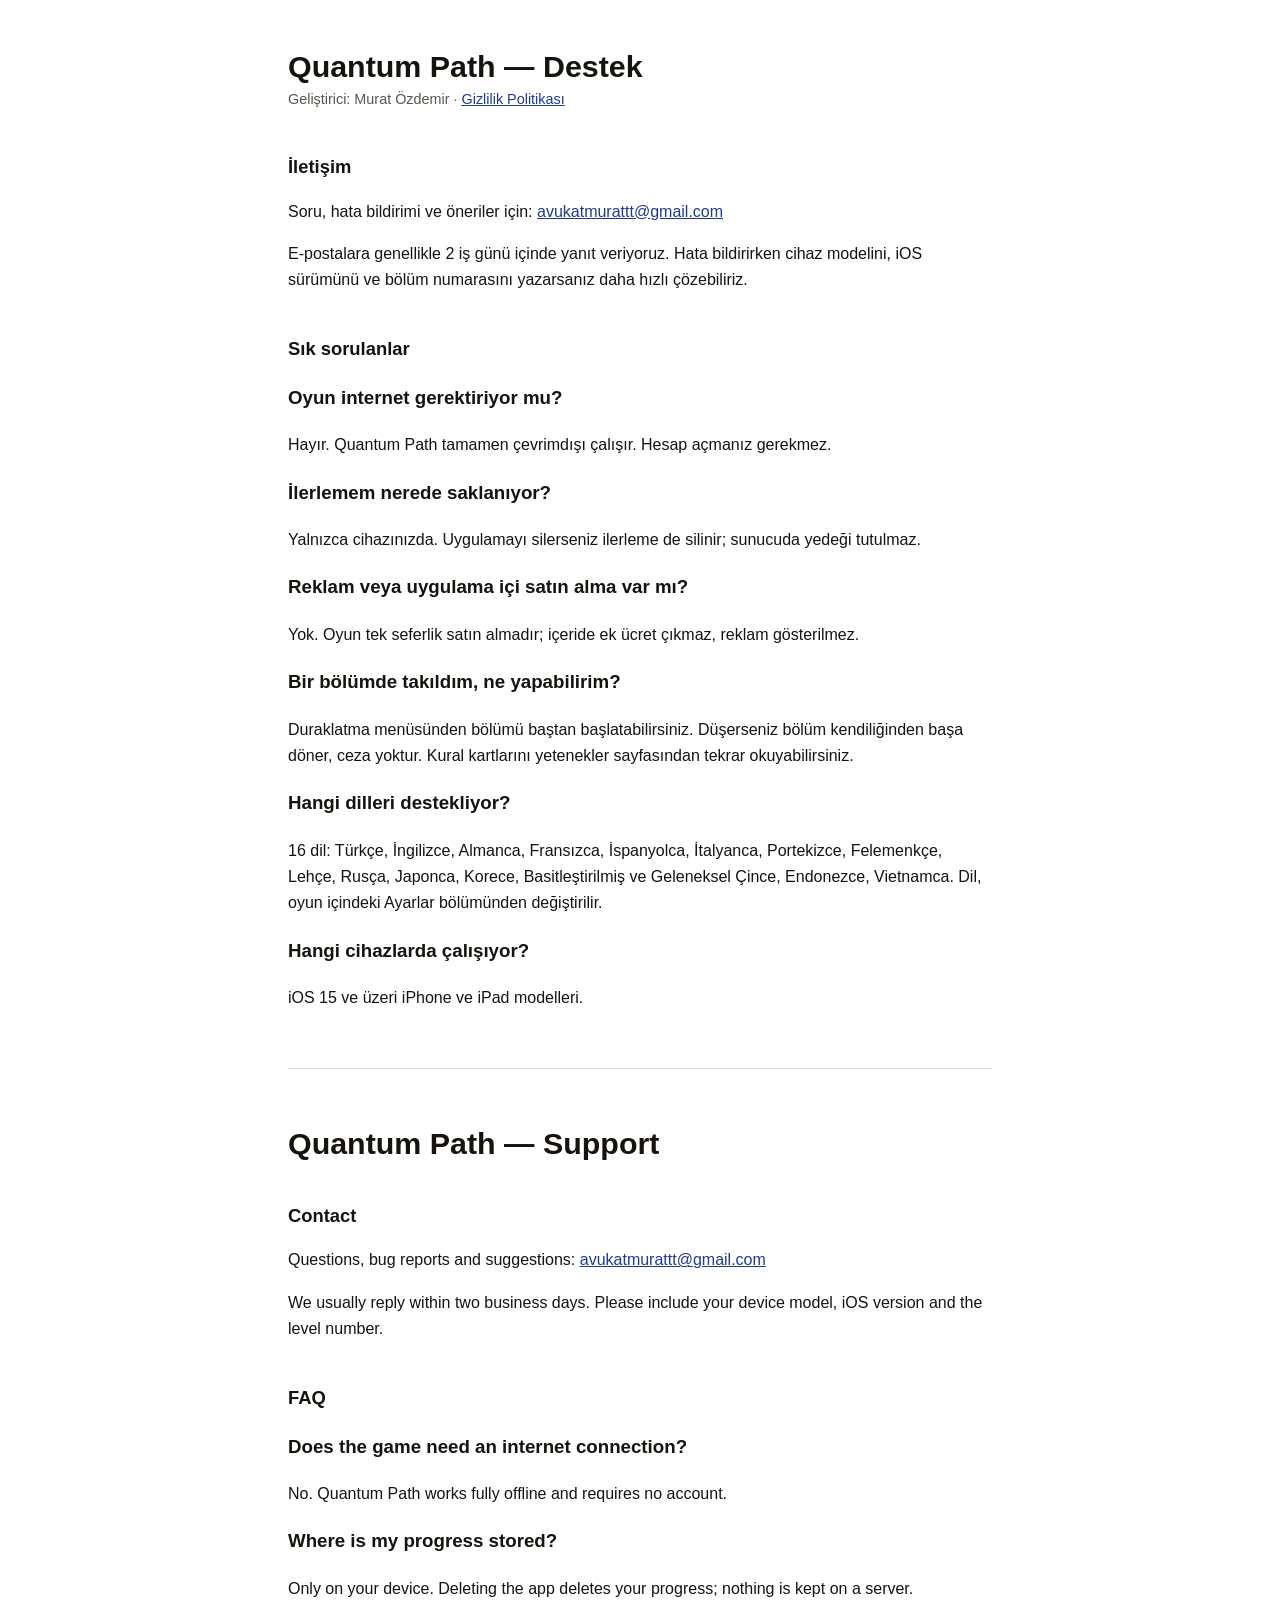
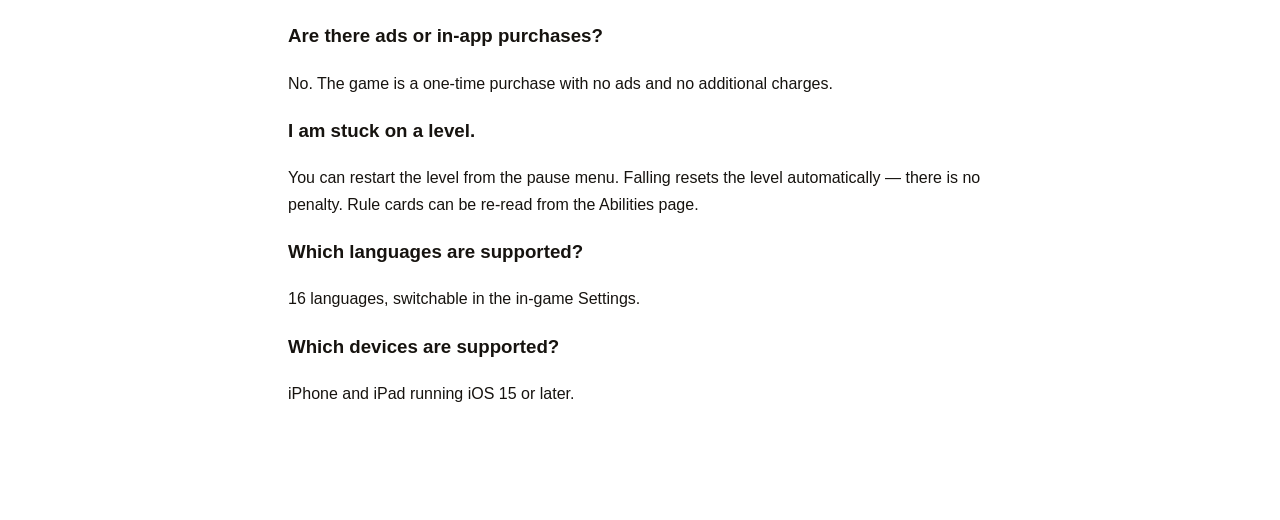
==== quantumpath/index.html @ f3e0e03d "feat: Quantum Path destek sayfası App Store Connect zorunlu Support URL'si için iki dilli destek say" ====
<!doctype html>
<html lang="tr">
<head>
<meta charset="utf-8">
<meta name="viewport" content="width=device-width, initial-scale=1">
<title>Quantum Path — Destek / Support</title>
<link rel="stylesheet" href="../_style.css">
</head>
<body>
<main>

<h1>Quantum Path — Destek</h1>
<p class="meta">Geliştirici: Murat Özdemir · <a href="gizlilik.html">Gizlilik Politikası</a></p>

<h2>İletişim</h2>
<p>Soru, hata bildirimi ve öneriler için: <a href="mailto:avukatmurattt@gmail.com">avukatmurattt@gmail.com</a></p>
<p>E-postalara genellikle 2 iş günü içinde yanıt veriyoruz. Hata bildirirken cihaz modelini, iOS sürümünü ve bölüm numarasını yazarsanız daha hızlı çözebiliriz.</p>

<h2>Sık sorulanlar</h2>

<h3>Oyun internet gerektiriyor mu?</h3>
<p>Hayır. Quantum Path tamamen çevrimdışı çalışır. Hesap açmanız gerekmez.</p>

<h3>İlerlemem nerede saklanıyor?</h3>
<p>Yalnızca cihazınızda. Uygulamayı silerseniz ilerleme de silinir; sunucuda yedeği tutulmaz.</p>

<h3>Reklam veya uygulama içi satın alma var mı?</h3>
<p>Yok. Oyun tek seferlik satın almadır; içeride ek ücret çıkmaz, reklam gösterilmez.</p>

<h3>Bir bölümde takıldım, ne yapabilirim?</h3>
<p>Duraklatma menüsünden bölümü baştan başlatabilirsiniz. Düşerseniz bölüm kendiliğinden başa döner, ceza yoktur. Kural kartlarını yetenekler sayfasından tekrar okuyabilirsiniz.</p>

<h3>Hangi dilleri destekliyor?</h3>
<p>16 dil: Türkçe, İngilizce, Almanca, Fransızca, İspanyolca, İtalyanca, Portekizce, Felemenkçe, Lehçe, Rusça, Japonca, Korece, Basitleştirilmiş ve Geleneksel Çince, Endonezce, Vietnamca. Dil, oyun içindeki Ayarlar bölümünden değiştirilir.</p>

<h3>Hangi cihazlarda çalışıyor?</h3>
<p>iOS 15 ve üzeri iPhone ve iPad modelleri.</p>

<hr>

<h1>Quantum Path — Support</h1>

<h2>Contact</h2>
<p>Questions, bug reports and suggestions: <a href="mailto:avukatmurattt@gmail.com">avukatmurattt@gmail.com</a></p>
<p>We usually reply within two business days. Please include your device model, iOS version and the level number.</p>

<h2>FAQ</h2>

<h3>Does the game need an internet connection?</h3>
<p>No. Quantum Path works fully offline and requires no account.</p>

<h3>Where is my progress stored?</h3>
<p>Only on your device. Deleting the app deletes your progress; nothing is kept on a server.</p>

<h3>Are there ads or in-app purchases?</h3>
<p>No. The game is a one-time purchase with no ads and no additional charges.</p>

<h3>I am stuck on a level.</h3>
<p>You can restart the level from the pause menu. Falling resets the level automatically — there is no penalty. Rule cards can be re-read from the Abilities page.</p>

<h3>Which languages are supported?</h3>
<p>16 languages, switchable in the in-game Settings.</p>

<h3>Which devices are supported?</h3>
<p>iPhone and iPad running iOS 15 or later.</p>

</main>
</body>
</html>
---- _style.css ----
:root {
  --bg: #ffffff;
  --fg: #16130f;
  --muted: #5c554d;
  --line: #e3ded7;
  --accent: #1f3a93;
}
@media (prefers-color-scheme: dark) {
  :root {
    --bg: #0b0908;
    --fg: #efe9e2;
    --muted: #a49b91;
    --line: #241f1b;
    --accent: #9fb6ff;
  }
}
* { box-sizing: border-box; }
body {
  margin: 0;
  padding: 48px 20px 96px;
  background: var(--bg);
  color: var(--fg);
  font: 16px/1.65 -apple-system, BlinkMacSystemFont, "Segoe UI", Roboto, sans-serif;
}
main { max-width: 44rem; margin: 0 auto; }
h1 { font-size: 1.9rem; line-height: 1.2; margin: 0 0 4px; }
h2 { font-size: 1.15rem; margin: 40px 0 8px; }
p, li { color: var(--fg); }
.meta { color: var(--muted); font-size: .9rem; margin: 0 0 8px; }
hr { border: 0; border-top: 1px solid var(--line); margin: 56px 0; }
a { color: var(--accent); }
ul { padding-left: 1.2rem; }
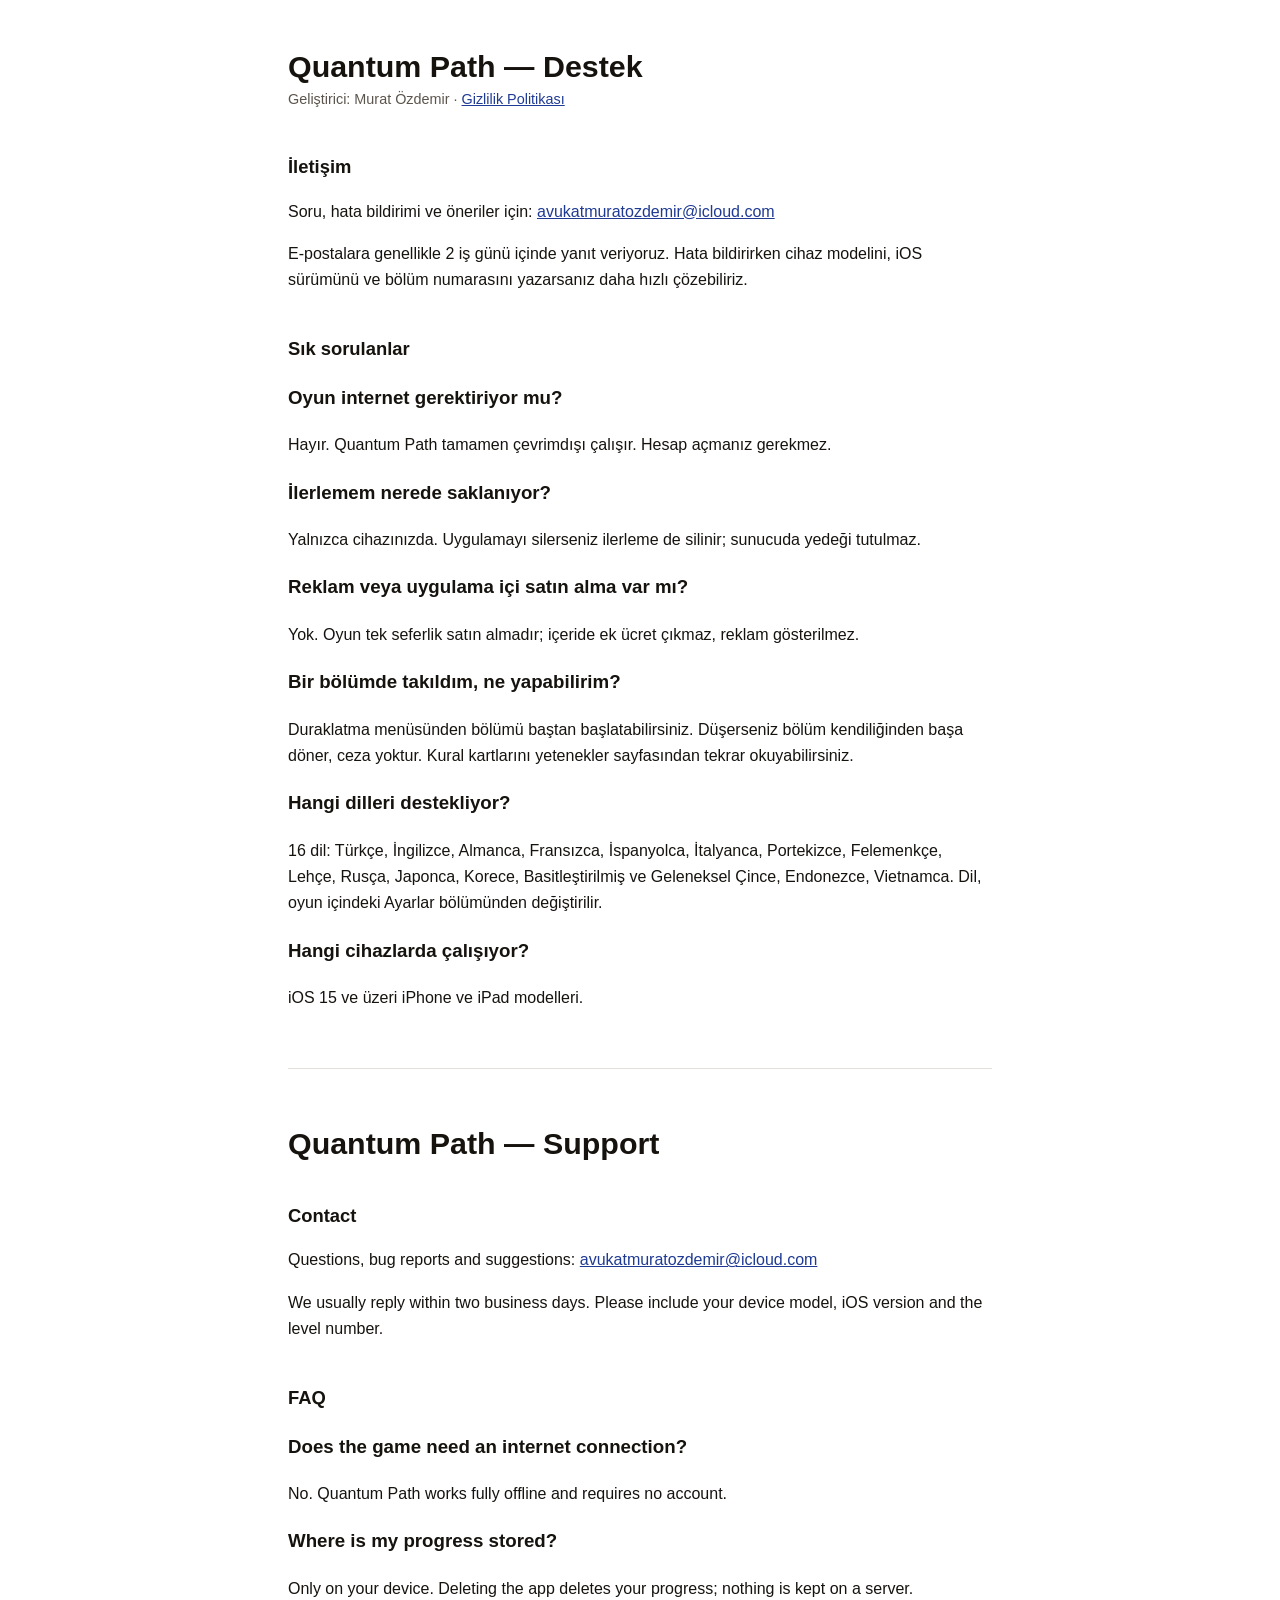
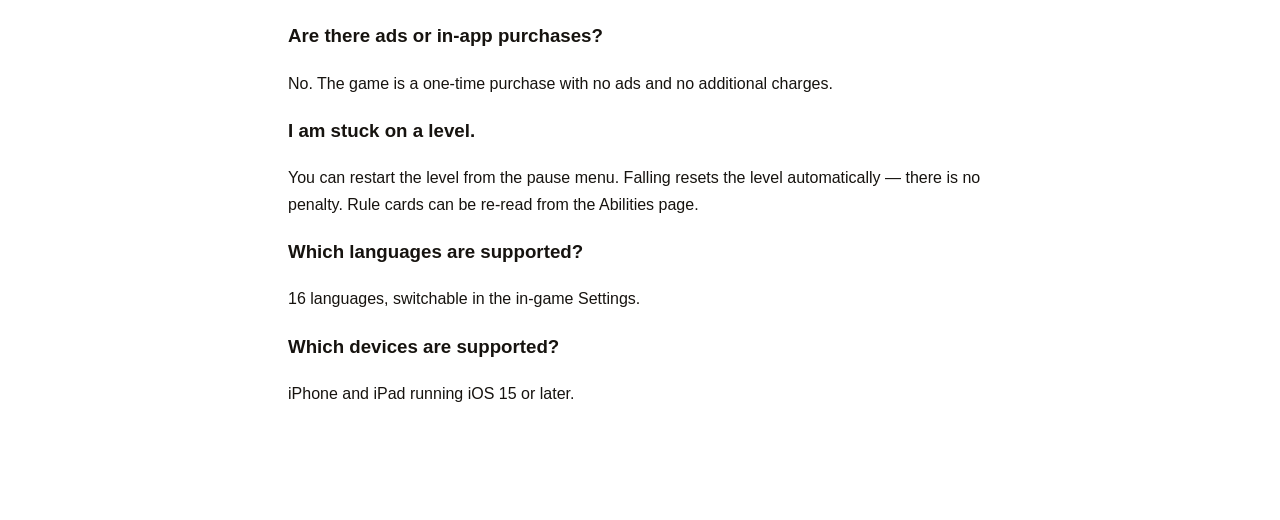
==== commit 051c3ce1: "fix(quantumpath): iletisim e-postasi guncellendi Co-Authored-By: Claude Opus 5.5 <noreply@anthropic." ====
--- a/quantumpath/index.html
+++ b/quantumpath/index.html
@@ -13,7 +13,7 @@
 <p class="meta">Geliştirici: Murat Özdemir · <a href="gizlilik.html">Gizlilik Politikası</a></p>
 
 <h2>İletişim</h2>
-<p>Soru, hata bildirimi ve öneriler için: <a href="mailto:avukatmurattt@gmail.com">avukatmurattt@gmail.com</a></p>
+<p>Soru, hata bildirimi ve öneriler için: <a href="mailto:avukatmuratozdemir@icloud.com">avukatmuratozdemir@icloud.com</a></p>
 <p>E-postalara genellikle 2 iş günü içinde yanıt veriyoruz. Hata bildirirken cihaz modelini, iOS sürümünü ve bölüm numarasını yazarsanız daha hızlı çözebiliriz.</p>
 
 <h2>Sık sorulanlar</h2>
@@ -41,7 +41,7 @@
 <h1>Quantum Path — Support</h1>
 
 <h2>Contact</h2>
-<p>Questions, bug reports and suggestions: <a href="mailto:avukatmurattt@gmail.com">avukatmurattt@gmail.com</a></p>
+<p>Questions, bug reports and suggestions: <a href="mailto:avukatmuratozdemir@icloud.com">avukatmuratozdemir@icloud.com</a></p>
 <p>We usually reply within two business days. Please include your device model, iOS version and the level number.</p>
 
 <h2>FAQ</h2>
